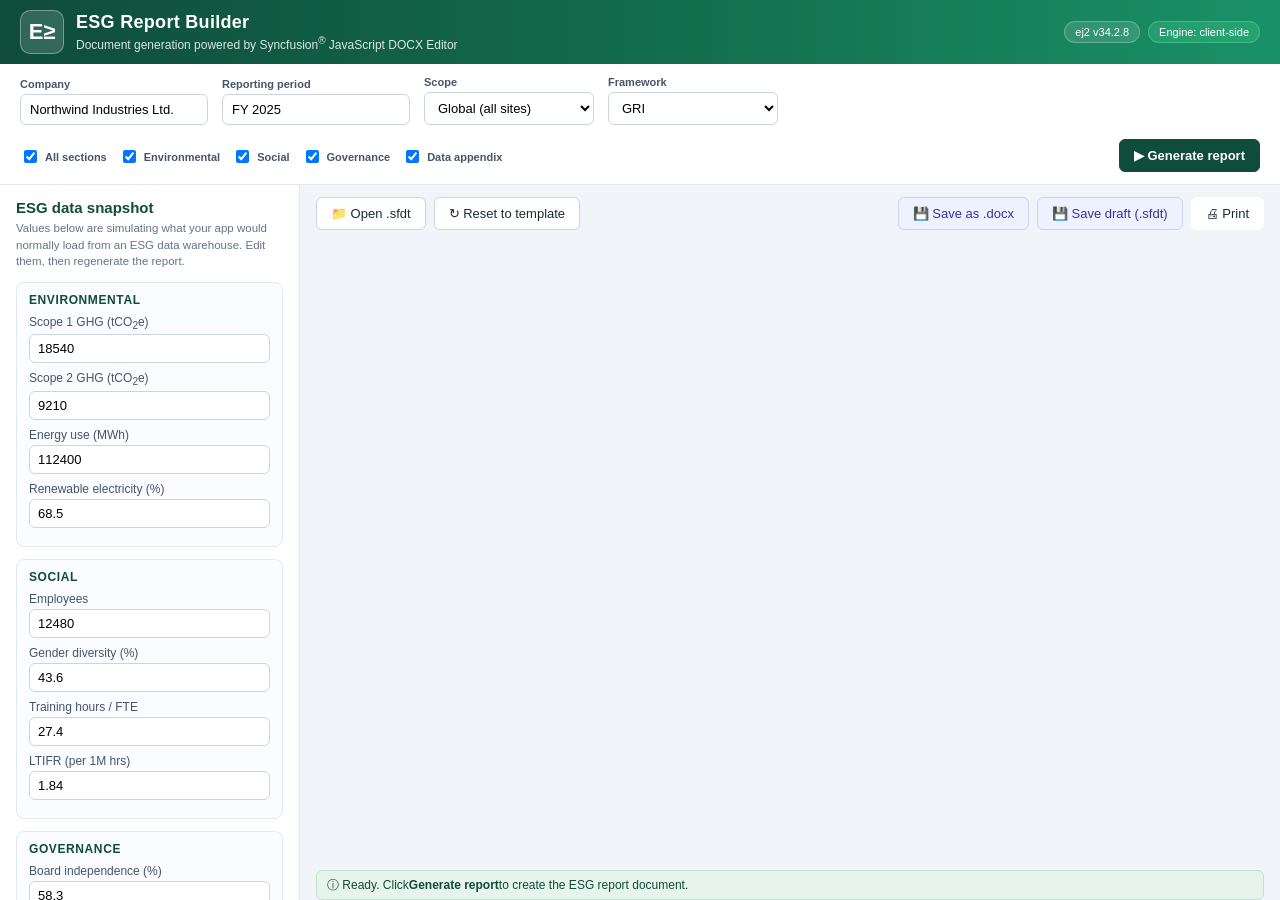
==== esg-report-using-docx-editor/index.html @ eda4a0f1 "added code" ====
<!DOCTYPE html>
<html xmlns="http://www.w3.org/1999/xhtml">
<head>
    <meta charset="utf-8" />
    <title>ESG Report Builder | Syncfusion JavaScript DOCX Editor</title>
    <meta name="viewport" content="width=device-width, initial-scale=1.0" />

    <!-- ================================================================
         Syncfusion EJ2 (v34.2.8) - one stylesheet + one script (CDN)
         Both bundles contain every EJ2 component the editor needs,
         including the Ribbon toolbar and File menu.
         ================================================================ -->
    <link href="https://cdn.syncfusion.com/ej2/34.2.8/tailwind3.css" rel="stylesheet" type="text/css" />
    <script src="https://cdn.syncfusion.com/ej2/34.2.8/dist/ej2.min.js" type="text/javascript"></script>

    <!-- POC styles -->
    <link href="styles.css" rel="stylesheet" type="text/css" />
</head>
<body>
    <!-- =========================== App header =========================== -->
    <header class="app-header">
        <div class="brand">
            <div class="brand-logo">E&#x2265;</div>
            <div>
                <h1>ESG Report Builder</h1>
                <p>Document generation powered by Syncfusion<sup>&reg;</sup> JavaScript DOCX Editor</p>
            </div>
        </div>
        <div class="header-meta">
            <span class="pill" id="headerVersion">ej2 v34.2.8</span>
            <span class="pill pill-green" id="engineStatus">Engine: client-side</span>
        </div>
    </header>

    <!-- ===================== Report configuration bar ==================== -->
    <section class="config-bar" aria-label="Report configuration">
        <div class="config-item">
            <label for="txtCompany">Company</label>
            <input id="txtCompany" type="text" value="Northwind Industries Ltd." />
        </div>
        <div class="config-item">
            <label for="txtPeriod">Reporting period</label>
            <input id="txtPeriod" type="text" value="FY 2025" />
        </div>
        <div class="config-item">
            <label for="cboRegion">Scope</label>
            <select id="cboRegion">
                <option value="Global">Global (all sites)</option>
                <option value="North America">North America</option>
                <option value="Europe">Europe</option>
                <option value="Asia Pacific">Asia Pacific</option>
            </select>
        </div>
        <div class="config-item">
            <label for="cboStandard">Framework</label>
            <select id="cboStandard">
                <option value="GRI">GRI</option>
                <option value="CSRD/ESRS">CSRD / ESRS</option>
                <option value="SASB">SASB</option>
                <option value="TCFD">TCFD</option>
            </select>
        </div>
        <div class="config-item config-item-wide">
            <label class="chk-label">
                <input id="chkAll" type="checkbox" checked /> All sections
            </label>
            <label class="chk-label"><input id="chkEnv" type="checkbox" checked /> Environmental</label>
            <label class="chk-label"><input id="chkSoc" type="checkbox" checked /> Social</label>
            <label class="chk-label"><input id="chkGov" type="checkbox" checked /> Governance</label>
            <label class="chk-label"><input id="chkData" type="checkbox" checked /> Data appendix</label>
        </div>
        <div class="config-item actions">
            <button id="btnBuild" class="btn btn-primary" type="button">&#9654; Generate report</button>
        </div>
    </section>

    <div class="app-body">
        <!-- ==================== KPI / metrics side panel ==================== -->
        <aside class="sidebar" aria-label="ESG metrics">
            <h2>ESG data snapshot</h2>
            <p class="sidebar-note">
                Values below are simulating what your app would normally load from
                an ESG data warehouse. Edit them, then regenerate the report.
            </p>

            <div class="metric-block">
                <h3>Environmental</h3>
                <label>Scope 1 GHG (tCO<sub>2</sub>e)
                    <input id="mScope1" type="number" step="1" value="18540" />
                </label>
                <label>Scope 2 GHG (tCO<sub>2</sub>e)
                    <input id="mScope2" type="number" step="1" value="9210" />
                </label>
                <label>Energy use (MWh)
                    <input id="mEnergy" type="number" step="1" value="112400" />
                </label>
                <label>Renewable electricity (%)
                    <input id="mRenew" type="number" step="0.1" value="68.5" />
                </label>
            </div>

            <div class="metric-block">
                <h3>Social</h3>
                <label>Employees
                    <input id="mEmployees" type="number" step="1" value="12480" />
                </label>
                <label>Gender diversity (%)
                    <input id="mDiversity" type="number" step="0.1" value="43.6" />
                </label>
                <label>Training hours / FTE
                    <input id="mTraining" type="number" step="0.1" value="27.4" />
                </label>
                <label>LTIFR (per 1M hrs)
                    <input id="mLtifr" type="number" step="0.01" value="1.84" />
                </label>
            </div>

            <div class="metric-block">
                <h3>Governance</h3>
                <label>Board independence (%)
                    <input id="mBoard" type="number" step="0.1" value="58.3" />
                </label>
                <label>Women in leadership (%)
                    <input id="mWomen" type="number" step="0.1" value="36.9" />
                </label>
                <label>Third-party suppliers assessed
                    <input id="mSuppliers" type="number" step="1" value="742" />
                </label>
            </div>

            <div class="hint-block">
                <h3>Things to try in the editor</h3>
                <ul>
                    <li>Edit the cover page text like any Word document.</li>
                    <li>Use <b>Insert</b> tab &rarr; table, image, hyperlink, page number.</li>
                    <li>Turn on <b>track changes</b> and see the tracked edits.</li>
                    <li>Use review &rarr; comments for sign-off collaboration.</li>
                    <li>Export to <b>.docx</b> from the Ribbon File menu or the header buttons.</li>
                </ul>
            </div>
        </aside>

        <!-- ======================= Document editor ======================= -->
        <main class="editor-wrap">
            <div class="editor-chrome">
                <div class="chrome-buttons">
                    <button id="btnOpen" class="btn" type="button">&#128193; Open .sfdt</button>
                    <button id="btnReset" class="btn" type="button">&#8635; Reset to template</button>
                </div>
                <div class="chrome-buttons">
                    <button id="btnExportDocx" class="btn btn-secondary" type="button">&#128190; Save as .docx</button>
                    <button id="btnExportSfdt" class="btn btn-secondary" type="button">&#128190; Save draft (.sfdt)</button>
                    <button id="btnPrint" class="btn btn-ghost" type="button">&#128424; Print</button>
                </div>
            </div>
            <div id="DocumentEditor"></div>
            <div id="statusMessage" class="status-bar" role="status">&#9432; Ready. Click <b>Generate report</b> to create the ESG report document.</div>
        </main>
    </div>

    <!-- Hidden file input used by the Open .sfdt button -->
    <input type="file" id="fileUpload" accept=".sfdt" style="display:none" />

    <!-- App script (data + builder + UI wiring combined) -->
    <script src="esg-app.js" type="text/javascript"></script>
</body>
</html>
---- esg-report-using-docx-editor/styles.css ----
/* ==========================================================================
   ESG Report Builder – shell styling (the editor itself uses EJ2 Tailwind)
   ========================================================================== */

* { box-sizing: border-box; }

html, body {
    margin: 0;
    padding: 0;
    height: 100%;
    font-family: "Segoe UI", "Helvetica Neue", Arial, sans-serif;
    background: #f1f4f8;
    color: #1f2937;
}

body {
    display: flex;
    flex-direction: column;
}

/* ------------------------------ Header ---------------------------------- */
.app-header {
    display: flex;
    align-items: center;
    justify-content: space-between;
    padding: 10px 20px;
    background: linear-gradient(90deg, #0f4c3a 0%, #136f4f 55%, #1a9168 100%);
    color: #fff;
    flex-shrink: 0;
}

.brand { display: flex; align-items: center; gap: 12px; }

.brand-logo {
    width: 44px;
    height: 44px;
    border-radius: 10px;
    background: rgba(255, 255, 255, 0.15);
    border: 1px solid rgba(255, 255, 255, 0.35);
    display: flex;
    align-items: center;
    justify-content: center;
    font-size: 22px;
    font-weight: 700;
}

.brand h1 {
    margin: 0;
    font-size: 18px;
    line-height: 1.2;
    letter-spacing: 0.3px;
}

.brand p {
    margin: 2px 0 0;
    font-size: 12px;
    opacity: 0.85;
}

.header-meta { display: flex; gap: 8px; align-items: center; }

.pill {
    font-size: 11px;
    padding: 4px 10px;
    border-radius: 999px;
    background: rgba(255, 255, 255, 0.12);
    border: 1px solid rgba(255, 255, 255, 0.25);
}

.pill-green { background: rgba(76, 217, 149, 0.25); border-color: rgba(76, 217, 149, 0.5); }

/* --------------------------- Configuration bar -------------------------- */
.config-bar {
    display: flex;
    flex-wrap: wrap;
    align-items: flex-end;
    gap: 14px;
    padding: 12px 20px;
    background: #ffffff;
    border-bottom: 1px solid #e2e8f0;
    flex-shrink: 0;
}

.config-item { display: flex; flex-direction: column; gap: 4px; }

.config-item > label,
.chk-label { font-size: 11px; font-weight: 600; color: #475569; }

.config-item input[type="text"],
.config-item select {
    min-width: 170px;
    padding: 7px 9px;
    border: 1px solid #cbd5e1;
    border-radius: 6px;
    font-size: 13px;
    background: #fff;
}

.config-item-wide {
    flex-direction: row;
    align-items: center;
    gap: 12px;
    padding: 6px 0;
}

.chk-label { display: inline-flex; align-items: center; gap: 5px; cursor: pointer; color: #334155; font-weight: 500; }
.chk-label input { cursor: pointer; }

.actions { margin-left: auto; }

/* ------------------------------ Buttons --------------------------------- */
.btn {
    padding: 8px 14px;
    border-radius: 6px;
    border: 1px solid #cbd5e1;
    background: #fff;
    color: #1f2937;
    font-size: 13px;
    cursor: pointer;
    transition: background 0.15s ease, box-shadow 0.15s ease;
}

.btn:hover { background: #f8fafc; box-shadow: 0 1px 3px rgba(15, 23, 42, 0.12); }

.btn-primary {
    background: #0f4c3a;
    border-color: #0f4c3a !important;
    color: #fff;
    font-weight: 600;
}

.btn-primary:hover { background: #136f4f; }

.btn-secondary {
    background: #eef2ff;
    border-color: #c7d2fe !important;
    color: #3730a3;
}

.btn-secondary:hover { background: #e0e7ff; }

.btn-ghost { border-color: transparent; }

.btn:disabled { opacity: 0.55; cursor: not-allowed; }

/* ------------------------------- Layout --------------------------------- */
.app-body {
    flex: 1;
    display: flex;
    min-height: 0; /* allows children with height:100% to shrink */
}

.sidebar {
    width: 300px;
    flex-shrink: 0;
    background: #ffffff;
    border-right: 1px solid #e2e8f0;
    overflow-y: auto;
    padding: 14px 16px;
}

.sidebar h2 {
    margin: 0 0 4px;
    font-size: 15px;
    color: #0f4c3a;
}

.sidebar-note {
    font-size: 11.5px;
    color: #64748b;
    margin: 0 0 12px;
    line-height: 1.45;
}

.metric-block {
    border: 1px solid #e2e8f0;
    border-radius: 8px;
    padding: 10px 12px;
    margin-bottom: 12px;
    background: #fafcff;
}

.metric-block h3 {
    margin: 0 0 8px;
    font-size: 12px;
    text-transform: uppercase;
    letter-spacing: 0.6px;
    color: #0f4c3a;
}

.metric-block label {
    display: block;
    font-size: 12px;
    color: #475569;
    margin-bottom: 8px;
}

.metric-block input {
    display: block;
    width: 100%;
    margin-top: 3px;
    padding: 6px 8px;
    border: 1px solid #cbd5e1;
    border-radius: 6px;
    font-size: 13px;
}

.hint-block {
    border: 1px dashed #94a3b8;
    border-radius: 8px;
    padding: 10px 12px;
    background: #fffef5;
}

.hint-block h3 { margin: 0 0 6px; font-size: 12px; color: #92400e; }

.hint-block ul { margin: 0; padding-left: 18px; font-size: 11.5px; color: #57534e; }
.hint-block li { margin-bottom: 4px; }

/* ------------------------------ Editor area ----------------------------- */
.editor-wrap {
    flex: 1;
    display: flex;
    flex-direction: column;
    min-width: 0;
    padding: 12px 16px 0 16px;
}

.editor-chrome {
    display: flex;
    justify-content: space-between;
    align-items: center;
    flex-wrap: wrap;
    gap: 8px;
    margin-bottom: 8px;
}

.chrome-buttons { display: flex; gap: 8px; flex-wrap: wrap; }

#DocumentEditor { flex: 1; min-height: 420px; }

#DocumentEditor .e-documenteditor {
    border: 1px solid #cbd5e1;
    border-radius: 8px;
    overflow: hidden;
}

.status-bar {
    display: flex;
    align-items: center;
    min-height: 30px;
    padding: 4px 10px;
    margin-top: 8px;
    font-size: 12px;
    color: #0f4c3a;
    background: #e7f4ee;
    border: 1px solid #bfe3cf;
    border-radius: 6px;
}

.status-bar.error { color: #7f1d1d; background: #fde8e8; border-color: #f5c6c6; }

/* --------------------------- Small screens ------------------------------ */
@media (max-width: 980px) {
    .app-body { flex-direction: column; }
    .sidebar { width: auto; border-right: none; border-bottom: 1px solid #e2e8f0; }
    .editor-wrap { padding: 12px; }
    .config-bar .actions { margin-left: 0; }
}
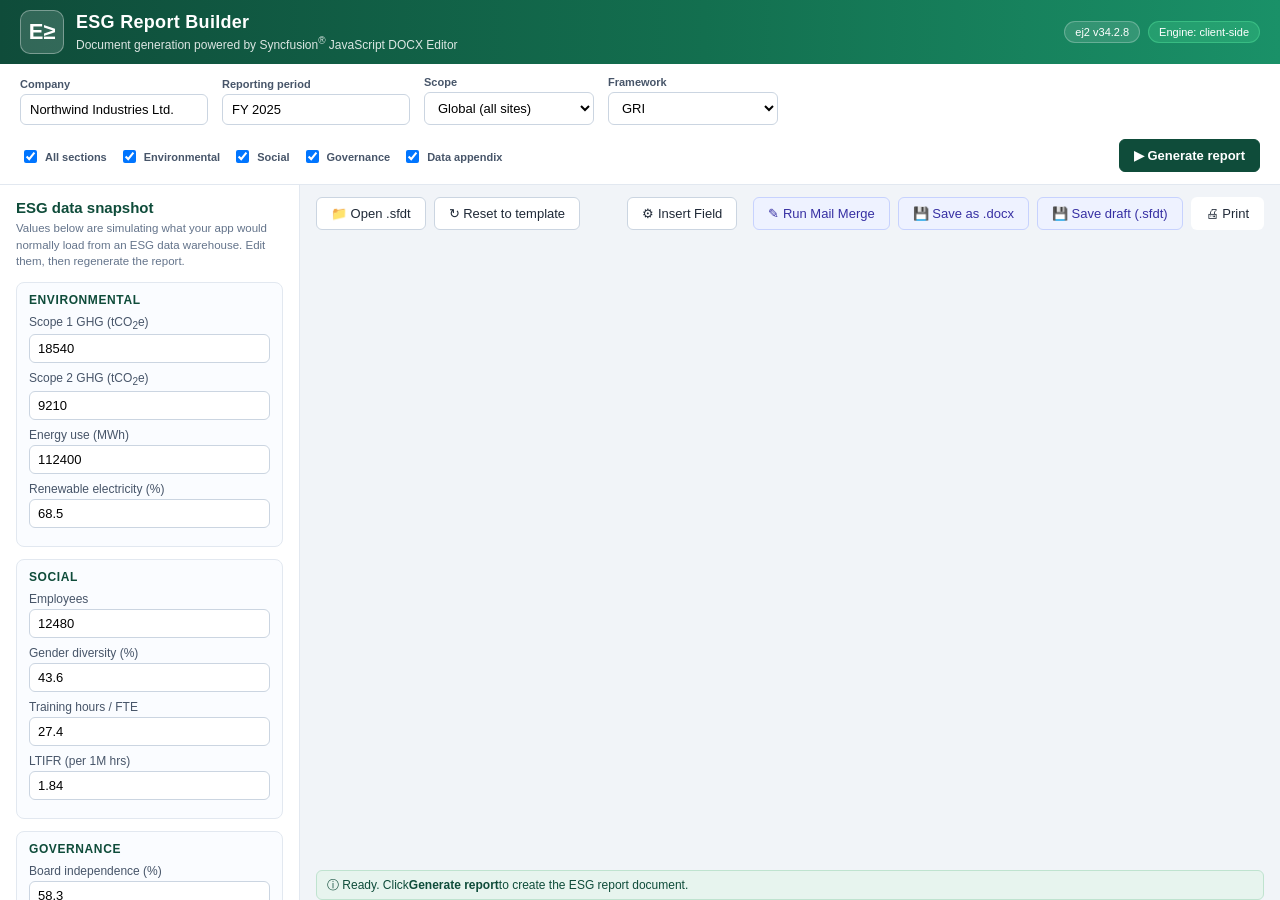
==== commit 0dc111ec: "change of POC" ====
--- a/esg-report-using-docx-editor/index.html
+++ b/esg-report-using-docx-editor/index.html
@@ -148,6 +148,9 @@
                     <button id="btnReset" class="btn" type="button">&#8635; Reset to template</button>
                 </div>
                 <div class="chrome-buttons">
+                    <button id="btnInsertField" class="btn" type="button">&#9881; Insert Field</button>
+                    <div id="mergeFieldDrop"></div>
+                    <button id="btnRunMerge" class="btn btn-secondary" type="button">&#9998; Run Mail Merge</button>
                     <button id="btnExportDocx" class="btn btn-secondary" type="button">&#128190; Save as .docx</button>
                     <button id="btnExportSfdt" class="btn btn-secondary" type="button">&#128190; Save draft (.sfdt)</button>
                     <button id="btnPrint" class="btn btn-ghost" type="button">&#128424; Print</button>
@@ -162,6 +165,7 @@
     <input type="file" id="fileUpload" accept=".sfdt" style="display:none" />
 
     <!-- App script (data + builder + UI wiring combined) -->
+    <script src="js/mail-merge.js" type="text/javascript"></script>
     <script src="esg-app.js" type="text/javascript"></script>
 </body>
 </html>
--- a/esg-report-using-docx-editor/styles.css
+++ b/esg-report-using-docx-editor/styles.css
@@ -235,7 +235,14 @@
     margin-bottom: 8px;
 }
 
-.chrome-buttons { display: flex; gap: 8px; flex-wrap: wrap; }
+.chrome-buttons { display: flex; gap: 8px; flex-wrap: wrap; align-items: center; }
+
+/* Mail-merge widgets (Insert Field drop-down lives in the chrome). */
+#mergeFieldDrop { display: inline-flex; align-items: center; }
+
+/* Syncfusion's DropDownButton inner element ignores margins; align with
+   neighbouring buttons explicitly. */
+#mergeFieldDrop .e-dropdown-btn { margin: 0 4px; }
 
 #DocumentEditor { flex: 1; min-height: 420px; }
 
